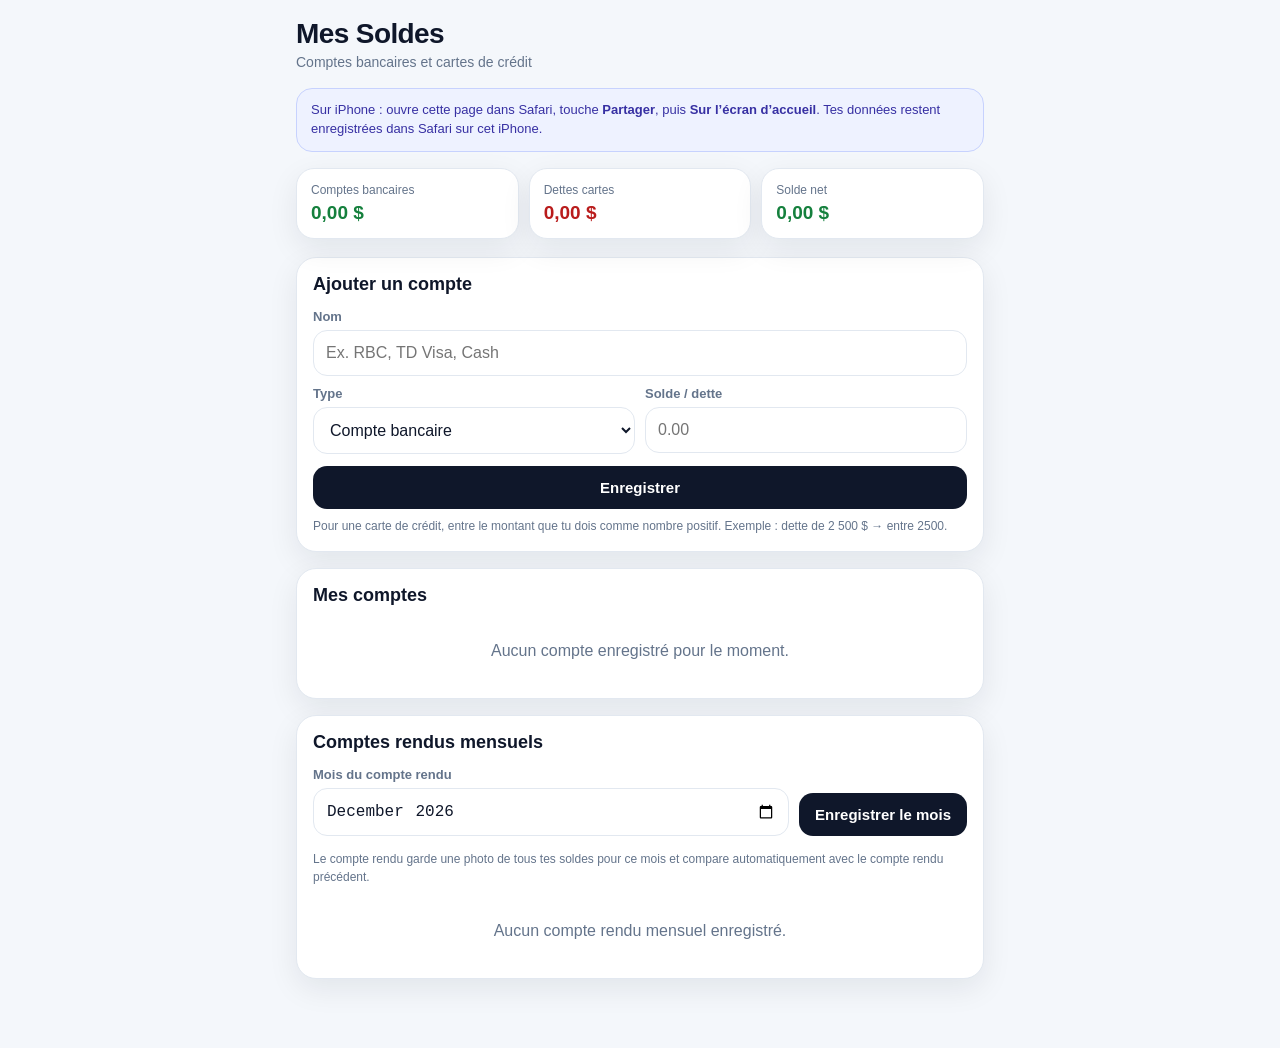
==== index.html @ 4e8ab943 "init" ====
<!DOCTYPE html>
<html lang="fr">
<head>
  <meta charset="UTF-8" />
  <meta name="viewport" content="width=device-width, initial-scale=1.0, viewport-fit=cover" />
  <meta name="theme-color" content="#0f172a" />
  <meta name="apple-mobile-web-app-capable" content="yes" />
  <meta name="apple-mobile-web-app-status-bar-style" content="black-translucent" />
  <meta name="apple-mobile-web-app-title" content="Mes Soldes" />
  <title>Mes Soldes</title>
  <link rel="manifest" href="manifest.json" />
  <link rel="apple-touch-icon" href="apple-touch-icon.png" />
  <style>
    :root {
      --bg: #f4f7fb;
      --card: #ffffff;
      --text: #0f172a;
      --muted: #64748b;
      --border: #e2e8f0;
      --primary: #0f172a;
      --positive: #15803d;
      --negative: #b91c1c;
      --shadow: 0 10px 30px rgba(15, 23, 42, .08);
    }

    * { box-sizing: border-box; }
    body {
      margin: 0;
      font-family: -apple-system, BlinkMacSystemFont, "Segoe UI", Roboto, sans-serif;
      background: var(--bg);
      color: var(--text);
      padding-bottom: calc(28px + env(safe-area-inset-bottom));
    }

    .app {
      max-width: 720px;
      margin: 0 auto;
      padding: calc(18px + env(safe-area-inset-top)) 16px 24px;
    }

    .topbar {
      display: flex;
      justify-content: space-between;
      align-items: center;
      gap: 12px;
      margin-bottom: 18px;
    }

    h1 {
      font-size: 28px;
      margin: 0;
      letter-spacing: -0.6px;
    }

    .subtitle {
      color: var(--muted);
      font-size: 14px;
      margin-top: 4px;
    }

    .summary {
      display: grid;
      grid-template-columns: repeat(3, 1fr);
      gap: 10px;
      margin-bottom: 18px;
    }

    .summary-card {
      background: var(--card);
      border: 1px solid var(--border);
      border-radius: 18px;
      padding: 14px;
      box-shadow: var(--shadow);
    }

    .summary-card .label {
      font-size: 12px;
      color: var(--muted);
      margin-bottom: 5px;
    }

    .summary-card .value {
      font-size: 19px;
      font-weight: 800;
    }

    .positive { color: var(--positive); }
    .negative { color: var(--negative); }

    .panel {
      background: var(--card);
      border: 1px solid var(--border);
      border-radius: 20px;
      padding: 16px;
      box-shadow: var(--shadow);
      margin-bottom: 16px;
    }

    .panel h2 {
      font-size: 18px;
      margin: 0 0 14px;
    }

    .grid {
      display: grid;
      grid-template-columns: 1fr 1fr;
      gap: 10px;
    }

    .field {
      display: flex;
      flex-direction: column;
      gap: 6px;
    }

    .field.full { grid-column: 1 / -1; }

    label {
      font-size: 13px;
      color: var(--muted);
      font-weight: 600;
    }

    input, select {
      width: 100%;
      border: 1px solid var(--border);
      border-radius: 14px;
      padding: 13px 12px;
      font-size: 16px;
      background: #fff;
      color: var(--text);
      outline: none;
    }

    input:focus, select:focus { border-color: #94a3b8; }

    .actions {
      display: flex;
      gap: 10px;
      margin-top: 12px;
    }

    button {
      border: 0;
      border-radius: 14px;
      padding: 13px 16px;
      font-size: 15px;
      font-weight: 750;
      cursor: pointer;
    }

    .btn-primary { background: var(--primary); color: #fff; flex: 1; }
    .btn-secondary { background: #e2e8f0; color: var(--text); }
    .btn-danger { background: #fee2e2; color: var(--negative); }

    .account-list { display: grid; gap: 10px; }

    .account {
      border: 1px solid var(--border);
      border-radius: 17px;
      padding: 14px;
      display: grid;
      grid-template-columns: 1fr auto;
      gap: 10px;
      align-items: center;
      background: #fff;
    }

    .account-main { min-width: 0; }
    .account-name { font-weight: 800; font-size: 16px; }
    .account-meta { color: var(--muted); font-size: 13px; margin-top: 3px; }
    .account-balance { font-weight: 900; font-size: 18px; text-align: right; white-space: nowrap; }
    .account-buttons { grid-column: 1 / -1; display: flex; gap: 8px; }
    .account-buttons button { flex: 1; padding: 10px 12px; font-size: 14px; }

    .empty {
      text-align: center;
      color: var(--muted);
      padding: 22px 8px;
    }

    .note {
      font-size: 12px;
      line-height: 1.5;
      color: var(--muted);
      margin-top: 8px;
    }

    .install-tip {
      background: #eef2ff;
      border: 1px solid #c7d2fe;
      border-radius: 16px;
      padding: 12px 14px;
      color: #3730a3;
      font-size: 13px;
      line-height: 1.45;
      margin-bottom: 16px;
    }

    .report-toolbar {
      display: grid;
      grid-template-columns: 1fr auto;
      gap: 10px;
      align-items: end;
      margin-bottom: 14px;
    }

    .report-list { display: grid; gap: 12px; }

    .report {
      border: 1px solid var(--border);
      border-radius: 17px;
      padding: 14px;
      background: #fff;
    }

    .report-head {
      display: flex;
      justify-content: space-between;
      align-items: flex-start;
      gap: 12px;
      margin-bottom: 12px;
    }

    .report-title { font-weight: 900; font-size: 17px; }
    .report-date { color: var(--muted); font-size: 12px; margin-top: 3px; }

    .report-summary {
      display: grid;
      grid-template-columns: repeat(3, 1fr);
      gap: 8px;
      margin-bottom: 12px;
    }

    .mini {
      background: #f8fafc;
      border: 1px solid var(--border);
      border-radius: 13px;
      padding: 10px;
    }
    .mini .k { color: var(--muted); font-size: 11px; margin-bottom: 3px; }
    .mini .v { font-weight: 850; font-size: 14px; }

    .diff-box {
      border-radius: 14px;
      padding: 10px 12px;
      margin-bottom: 10px;
      background: #f8fafc;
      border: 1px solid var(--border);
      font-size: 13px;
    }

    .report-accounts { display: grid; gap: 7px; }
    .report-row {
      display: grid;
      grid-template-columns: 1fr auto auto;
      gap: 8px;
      align-items: center;
      font-size: 13px;
      padding: 8px 0;
      border-top: 1px solid #f1f5f9;
    }
    .report-row:first-child { border-top: 0; }
    .report-row .amt { font-weight: 800; white-space: nowrap; }
    .delta { font-weight: 800; white-space: nowrap; font-size: 12px; }
    .delta.good { color: var(--positive); }
    .delta.bad { color: var(--negative); }
    .delta.neutral { color: var(--muted); }

    @media (max-width: 520px) {
      .summary { grid-template-columns: 1fr; }
      .grid { grid-template-columns: 1fr; }
      .field.full { grid-column: auto; }
      .report-toolbar { grid-template-columns: 1fr; }
      .report-summary { grid-template-columns: 1fr; }
      .report-row { grid-template-columns: 1fr auto; }
      .report-row .delta { grid-column: 1 / -1; text-align: right; }
    }
  </style>
</head>
<body>
  <main class="app">
    <div class="topbar">
      <div>
        <h1>Mes Soldes</h1>
        <div class="subtitle">Comptes bancaires et cartes de crédit</div>
      </div>
    </div>

    <div class="install-tip">
      Sur iPhone : ouvre cette page dans Safari, touche <strong>Partager</strong>, puis <strong>Sur l’écran d’accueil</strong>. Tes données restent enregistrées dans Safari sur cet iPhone.
    </div>

    <section class="summary">
      <div class="summary-card">
        <div class="label">Comptes bancaires</div>
        <div class="value positive" id="bankTotal">0,00 $</div>
      </div>
      <div class="summary-card">
        <div class="label">Dettes cartes</div>
        <div class="value negative" id="creditTotal">0,00 $</div>
      </div>
      <div class="summary-card">
        <div class="label">Solde net</div>
        <div class="value" id="netTotal">0,00 $</div>
      </div>
    </section>

    <section class="panel">
      <h2 id="formTitle">Ajouter un compte</h2>
      <form id="accountForm">
        <div class="grid">
          <div class="field full">
            <label for="name">Nom</label>
            <input id="name" type="text" placeholder="Ex. RBC, TD Visa, Cash" required />
          </div>
          <div class="field">
            <label for="type">Type</label>
            <select id="type">
              <option value="bank">Compte bancaire</option>
              <option value="credit">Carte de crédit</option>
              <option value="cash">Espèces</option>
            </select>
          </div>
          <div class="field">
            <label for="balance">Solde / dette</label>
            <input id="balance" type="number" step="0.01" inputmode="decimal" placeholder="0.00" required />
          </div>
          <div class="field" id="limitField" style="display:none;">
            <label for="limit">Limite de crédit</label>
            <input id="limit" type="number" step="0.01" inputmode="decimal" placeholder="0.00" />
          </div>
        </div>
        <div class="actions">
          <button type="submit" class="btn-primary" id="saveBtn">Enregistrer</button>
          <button type="button" class="btn-secondary" id="cancelBtn" style="display:none;">Annuler</button>
        </div>
      </form>
      <div class="note">Pour une carte de crédit, entre le montant que tu dois comme nombre positif. Exemple : dette de 2 500 $ → entre 2500.</div>
    </section>

    <section class="panel">
      <h2>Mes comptes</h2>
      <div class="account-list" id="accountList"></div>
    </section>

    <section class="panel">
      <h2>Comptes rendus mensuels</h2>
      <div class="report-toolbar">
        <div class="field">
          <label for="reportMonth">Mois du compte rendu</label>
          <input id="reportMonth" type="month" />
        </div>
        <button type="button" class="btn-primary" id="saveReportBtn">Enregistrer le mois</button>
      </div>
      <div class="note">Le compte rendu garde une photo de tous tes soldes pour ce mois et compare automatiquement avec le compte rendu précédent.</div>
      <div class="report-list" id="reportList" style="margin-top:14px;"></div>
    </section>
  </main>

  <script>
    const STORAGE_KEY = 'mes-soldes-v1';
    const REPORTS_KEY = 'mes-soldes-reports-v1';
    let accounts = JSON.parse(localStorage.getItem(STORAGE_KEY) || '[]');
    let reports = JSON.parse(localStorage.getItem(REPORTS_KEY) || '[]');
    let editingId = null;

    const form = document.getElementById('accountForm');
    const nameInput = document.getElementById('name');
    const typeInput = document.getElementById('type');
    const balanceInput = document.getElementById('balance');
    const limitInput = document.getElementById('limit');
    const limitField = document.getElementById('limitField');
    const accountList = document.getElementById('accountList');
    const cancelBtn = document.getElementById('cancelBtn');
    const formTitle = document.getElementById('formTitle');
    const saveBtn = document.getElementById('saveBtn');
    const reportMonth = document.getElementById('reportMonth');
    const saveReportBtn = document.getElementById('saveReportBtn');
    const reportList = document.getElementById('reportList');

    function money(value) {
      return new Intl.NumberFormat('fr-CA', { style: 'currency', currency: 'CAD' }).format(Number(value || 0));
    }

    function monthLabel(key) {
      const [y, m] = key.split('-').map(Number);
      return new Intl.DateTimeFormat('fr-CA', { month: 'long', year: 'numeric' }).format(new Date(y, m - 1, 1));
    }

    function currentMonthKey() {
      const d = new Date();
      return `${d.getFullYear()}-${String(d.getMonth() + 1).padStart(2, '0')}`;
    }

    function totals(list) {
      const bank = list.filter(a => a.type === 'bank' || a.type === 'cash').reduce((s, a) => s + Number(a.balance || 0), 0);
      const credit = list.filter(a => a.type === 'credit').reduce((s, a) => s + Number(a.balance || 0), 0);
      return { bank, credit, net: bank - credit };
    }

    function saveAccounts() {
      localStorage.setItem(STORAGE_KEY, JSON.stringify(accounts));
      render();
    }

    function saveReports() {
      localStorage.setItem(REPORTS_KEY, JSON.stringify(reports));
      renderReports();
    }

    function render() {
      const t = totals(accounts);
      document.getElementById('bankTotal').textContent = money(t.bank);
      document.getElementById('creditTotal').textContent = money(t.credit);
      const netEl = document.getElementById('netTotal');
      netEl.textContent = money(t.net);
      netEl.className = 'value ' + (t.net >= 0 ? 'positive' : 'negative');

      if (!accounts.length) {
        accountList.innerHTML = '<div class="empty">Aucun compte enregistré pour le moment.</div>';
      } else {
        accountList.innerHTML = accounts.map(a => {
          const typeLabel = a.type === 'bank' ? 'Compte bancaire' : a.type === 'credit' ? 'Carte de crédit' : 'Espèces';
          let extra = '';
          if (a.type === 'credit' && Number(a.limit) > 0) {
            const available = Math.max(0, Number(a.limit) - Number(a.balance));
            extra = ` · Disponible : ${money(available)}`;
          }
          return `
            <div class="account">
              <div class="account-main">
                <div class="account-name">${escapeHtml(a.name)}</div>
                <div class="account-meta">${typeLabel}${extra}</div>
              </div>
              <div class="account-balance ${a.type === 'credit' ? 'negative' : 'positive'}">${money(a.balance)}</div>
              <div class="account-buttons">
                <button class="btn-secondary" onclick="editAccount('${a.id}')">Modifier</button>
                <button class="btn-danger" onclick="deleteAccount('${a.id}')">Supprimer</button>
              </div>
            </div>
          `;
        }).join('');
      }
      renderReports();
    }

    function escapeHtml(str) {
      return String(str).replace(/[&<>'"]/g, c => ({ '&':'&amp;', '<':'&lt;', '>':'&gt;', "'":'&#39;', '"':'&quot;' })[c]);
    }

    function resetForm() {
      editingId = null;
      form.reset();
      typeInput.value = 'bank';
      limitField.style.display = 'none';
      cancelBtn.style.display = 'none';
      formTitle.textContent = 'Ajouter un compte';
      saveBtn.textContent = 'Enregistrer';
    }

    function findPreviousReport(indexInSorted) {
      const sorted = [...reports].sort((a, b) => b.month.localeCompare(a.month));
      return sorted[indexInSorted + 1] || null;
    }

    function deltaClass(type, delta) {
      if (Math.abs(delta) < 0.005) return 'neutral';
      if (type === 'credit') return delta < 0 ? 'good' : 'bad';
      return delta > 0 ? 'good' : 'bad';
    }

    function deltaText(delta) {
      if (Math.abs(delta) < 0.005) return 'Aucun changement';
      return `${delta > 0 ? '+' : ''}${money(delta)}`;
    }

    function renderReports() {
      const sorted = [...reports].sort((a, b) => b.month.localeCompare(a.month));
      if (!sorted.length) {
        reportList.innerHTML = '<div class="empty">Aucun compte rendu mensuel enregistré.</div>';
        return;
      }

      reportList.innerHTML = sorted.map((r, idx) => {
        const prev = sorted[idx + 1] || null;
        const netDelta = prev ? Number(r.totals.net) - Number(prev.totals.net) : null;
        const prevById = new Map((prev?.accounts || []).map(a => [a.id, a]));
        const rows = r.accounts.map(a => {
          const old = prevById.get(a.id);
          const delta = old ? Number(a.balance) - Number(old.balance) : null;
          return `
            <div class="report-row">
              <div>${escapeHtml(a.name)} <span class="account-meta">${a.type === 'credit' ? 'Carte' : a.type === 'cash' ? 'Espèces' : 'Compte'}</span></div>
              <div class="amt">${money(a.balance)}</div>
              <div class="delta ${delta === null ? 'neutral' : deltaClass(a.type, delta)}">${delta === null ? 'Nouveau / pas de comparaison' : deltaText(delta)}</div>
            </div>`;
        }).join('');

        return `
          <div class="report">
            <div class="report-head">
              <div>
                <div class="report-title">${monthLabel(r.month)}</div>
                <div class="report-date">Enregistré le ${new Date(r.savedAt).toLocaleDateString('fr-CA')}</div>
              </div>
              <button class="btn-danger" onclick="deleteReport('${r.month}')">Supprimer</button>
            </div>
            <div class="report-summary">
              <div class="mini"><div class="k">Comptes + espèces</div><div class="v positive">${money(r.totals.bank)}</div></div>
              <div class="mini"><div class="k">Dettes cartes</div><div class="v negative">${money(r.totals.credit)}</div></div>
              <div class="mini"><div class="k">Solde net</div><div class="v ${r.totals.net >= 0 ? 'positive' : 'negative'}">${money(r.totals.net)}</div></div>
            </div>
            <div class="diff-box">
              ${prev ? `Différence du solde net par rapport à ${monthLabel(prev.month)} : <strong class="${netDelta >= 0 ? 'positive' : 'negative'}">${netDelta > 0 ? '+' : ''}${money(netDelta)}</strong>` : 'Premier compte rendu : aucune comparaison précédente.'}
            </div>
            <div class="report-accounts">${rows}</div>
          </div>
        `;
      }).join('');
    }

    typeInput.addEventListener('change', () => {
      limitField.style.display = typeInput.value === 'credit' ? 'flex' : 'none';
    });

    form.addEventListener('submit', (e) => {
      e.preventDefault();
      const item = {
        id: editingId || String(Date.now()),
        name: nameInput.value.trim(),
        type: typeInput.value,
        balance: Number(balanceInput.value || 0),
        limit: typeInput.value === 'credit' ? Number(limitInput.value || 0) : 0
      };
      accounts = editingId ? accounts.map(a => a.id === editingId ? item : a) : [item, ...accounts];
      saveAccounts();
      resetForm();
    });

    window.editAccount = function(id) {
      const a = accounts.find(x => x.id === id);
      if (!a) return;
      editingId = id;
      nameInput.value = a.name;
      typeInput.value = a.type;
      balanceInput.value = a.balance;
      limitInput.value = a.limit || '';
      limitField.style.display = a.type === 'credit' ? 'flex' : 'none';
      cancelBtn.style.display = 'block';
      formTitle.textContent = 'Modifier le compte';
      saveBtn.textContent = 'Mettre à jour';
      window.scrollTo({ top: 0, behavior: 'smooth' });
    };

    window.deleteAccount = function(id) {
      if (!confirm('Supprimer ce compte ?')) return;
      accounts = accounts.filter(a => a.id !== id);
      saveAccounts();
      if (editingId === id) resetForm();
    };

    saveReportBtn.addEventListener('click', () => {
      if (!accounts.length) {
        alert('Ajoute au moins un compte avant de créer un compte rendu.');
        return;
      }
      const month = reportMonth.value || currentMonthKey();
      const snapshot = accounts.map(a => ({ ...a }));
      const report = { month, savedAt: new Date().toISOString(), accounts: snapshot, totals: totals(snapshot) };
      const existing = reports.find(r => r.month === month);
      if (existing && !confirm(`Un compte rendu existe déjà pour ${monthLabel(month)}. Le remplacer ?`)) return;
      reports = [report, ...reports.filter(r => r.month !== month)];
      saveReports();
    });

    window.deleteReport = function(month) {
      if (!confirm(`Supprimer le compte rendu de ${monthLabel(month)} ?`)) return;
      reports = reports.filter(r => r.month !== month);
      saveReports();
    };

    cancelBtn.addEventListener('click', resetForm);
    reportMonth.value = currentMonthKey();

    if ('serviceWorker' in navigator) {
      window.addEventListener('load', () => navigator.serviceWorker.register('./service-worker.js').catch(() => {}));
    }

    render();
  </script>
</body>
</html>
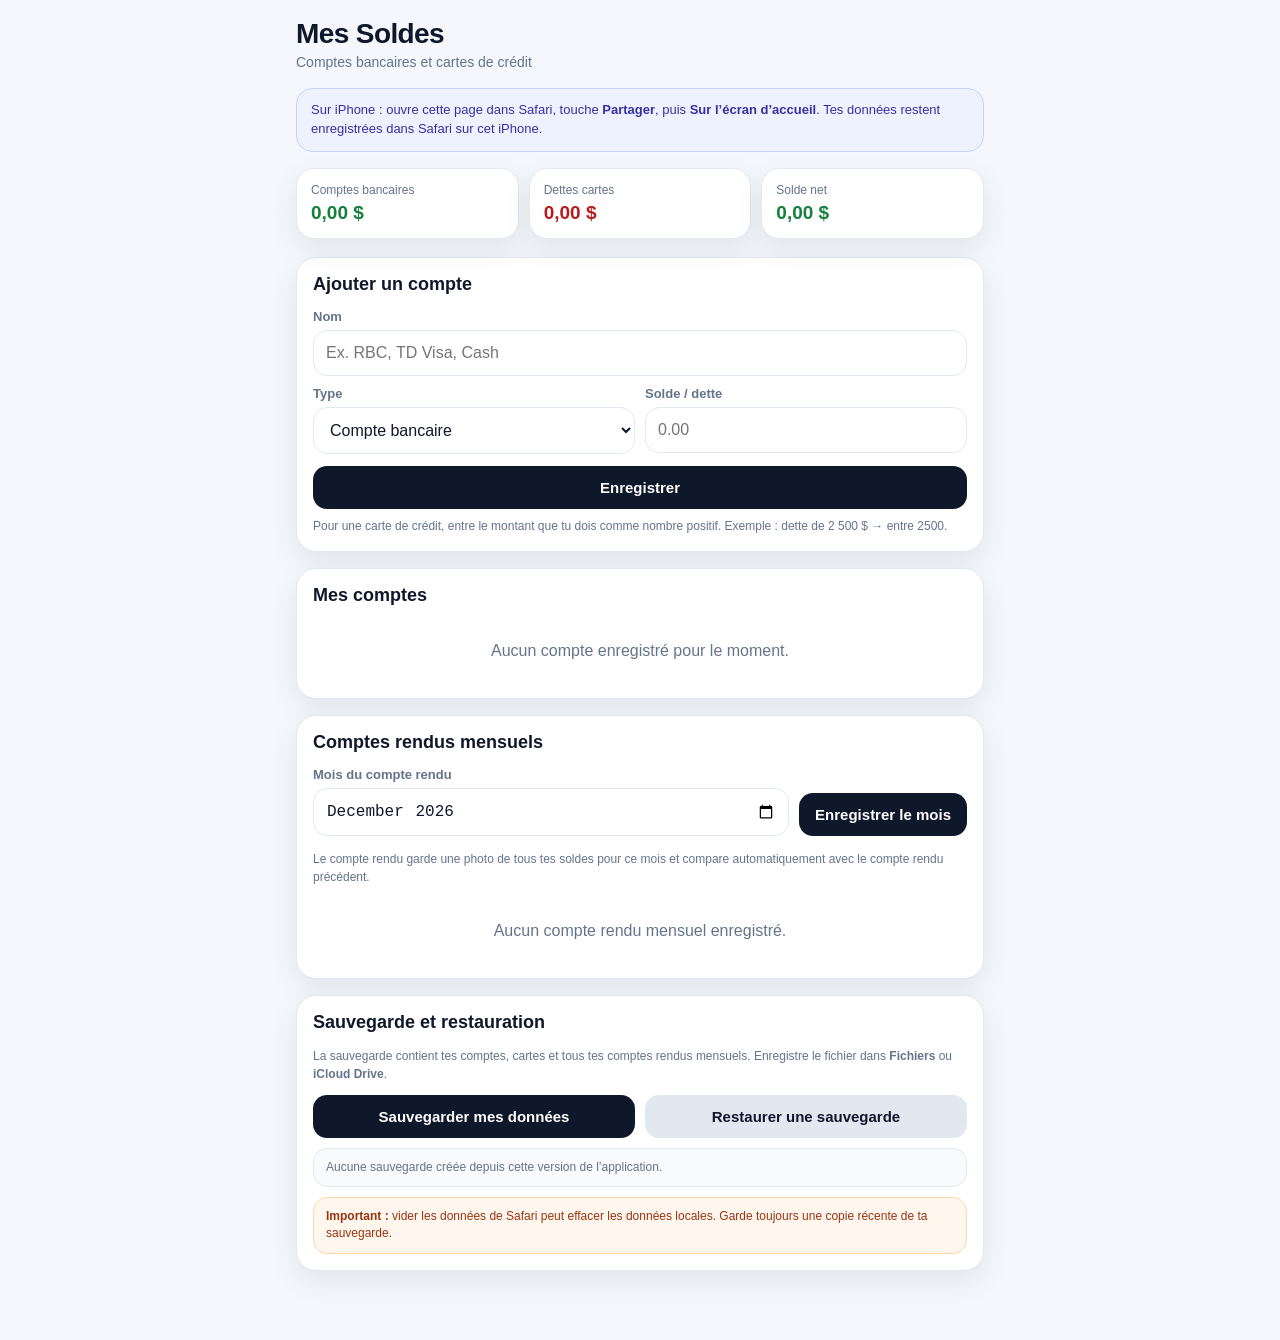
==== commit 5cece63c: "Add backup and restore controls" ====
--- a/index.html
+++ b/index.html
@@ -589,5 +589,6 @@
 
     render();
   </script>
+  <script src="./backup.js"></script>
 </body>
 </html>
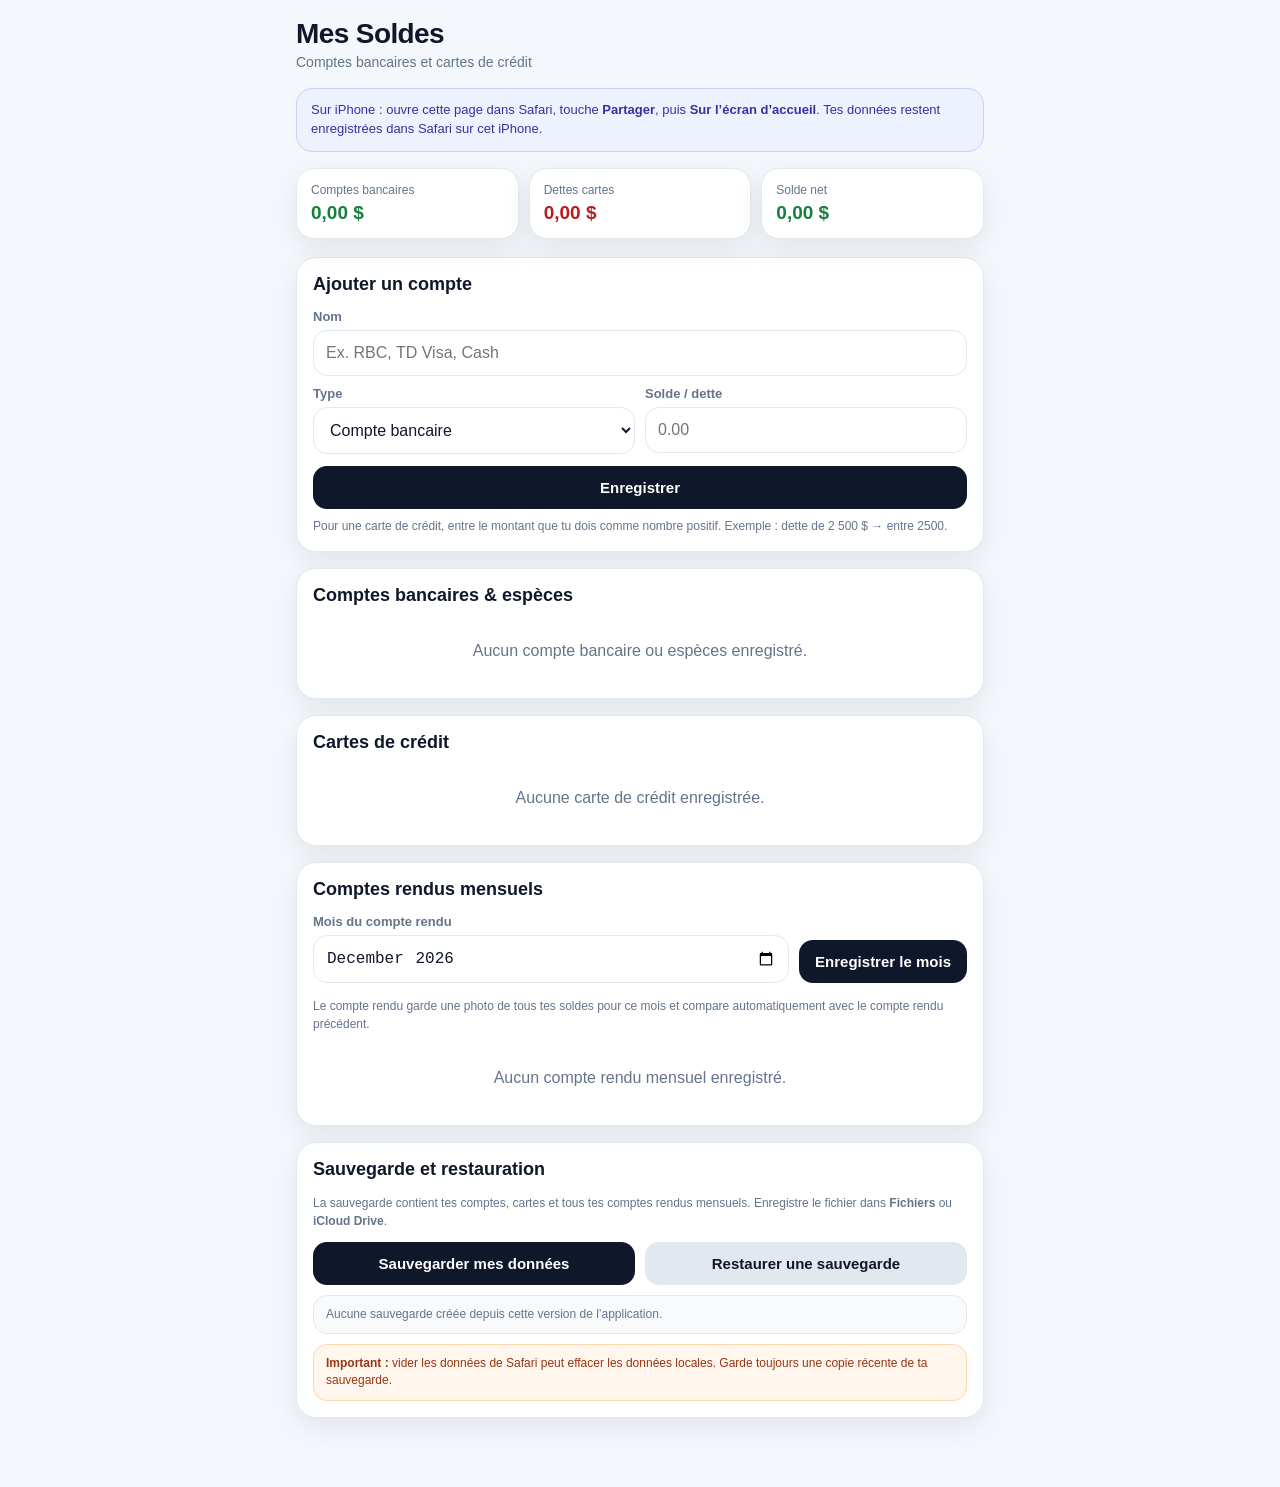
==== commit 779a75cf: "Separate bank accounts and credit cards" ====
--- a/index.html
+++ b/index.html
@@ -340,8 +340,13 @@
     </section>
 
     <section class="panel">
-      <h2>Mes comptes</h2>
-      <div class="account-list" id="accountList"></div>
+      <h2>Comptes bancaires & espèces</h2>
+      <div class="account-list" id="bankAccountList"></div>
+    </section>
+
+    <section class="panel">
+      <h2>Cartes de crédit</h2>
+      <div class="account-list" id="creditAccountList"></div>
     </section>
 
     <section class="panel">
@@ -371,7 +376,8 @@
     const balanceInput = document.getElementById('balance');
     const limitInput = document.getElementById('limit');
     const limitField = document.getElementById('limitField');
-    const accountList = document.getElementById('accountList');
+    const bankAccountList = document.getElementById('bankAccountList');
+    const creditAccountList = document.getElementById('creditAccountList');
     const cancelBtn = document.getElementById('cancelBtn');
     const formTitle = document.getElementById('formTitle');
     const saveBtn = document.getElementById('saveBtn');
@@ -407,6 +413,28 @@
     function saveReports() {
       localStorage.setItem(REPORTS_KEY, JSON.stringify(reports));
       renderReports();
+    }
+
+    function accountCard(a) {
+      const typeLabel = a.type === 'bank' ? 'Compte bancaire' : a.type === 'credit' ? 'Carte de crédit' : 'Espèces';
+      let extra = '';
+      if (a.type === 'credit' && Number(a.limit) > 0) {
+        const available = Math.max(0, Number(a.limit) - Number(a.balance));
+        extra = ` · Limite : ${money(a.limit)} · Disponible : ${money(available)}`;
+      }
+      return `
+        <div class="account">
+          <div class="account-main">
+            <div class="account-name">${escapeHtml(a.name)}</div>
+            <div class="account-meta">${typeLabel}${extra}</div>
+          </div>
+          <div class="account-balance ${a.type === 'credit' ? 'negative' : 'positive'}">${money(a.balance)}</div>
+          <div class="account-buttons">
+            <button class="btn-secondary" onclick="editAccount('${a.id}')">Modifier</button>
+            <button class="btn-danger" onclick="deleteAccount('${a.id}')">Supprimer</button>
+          </div>
+        </div>
+      `;
     }
 
     function render() {
@@ -417,31 +445,17 @@
       netEl.textContent = money(t.net);
       netEl.className = 'value ' + (t.net >= 0 ? 'positive' : 'negative');
 
-      if (!accounts.length) {
-        accountList.innerHTML = '<div class="empty">Aucun compte enregistré pour le moment.</div>';
-      } else {
-        accountList.innerHTML = accounts.map(a => {
-          const typeLabel = a.type === 'bank' ? 'Compte bancaire' : a.type === 'credit' ? 'Carte de crédit' : 'Espèces';
-          let extra = '';
-          if (a.type === 'credit' && Number(a.limit) > 0) {
-            const available = Math.max(0, Number(a.limit) - Number(a.balance));
-            extra = ` · Disponible : ${money(available)}`;
-          }
-          return `
-            <div class="account">
-              <div class="account-main">
-                <div class="account-name">${escapeHtml(a.name)}</div>
-                <div class="account-meta">${typeLabel}${extra}</div>
-              </div>
-              <div class="account-balance ${a.type === 'credit' ? 'negative' : 'positive'}">${money(a.balance)}</div>
-              <div class="account-buttons">
-                <button class="btn-secondary" onclick="editAccount('${a.id}')">Modifier</button>
-                <button class="btn-danger" onclick="deleteAccount('${a.id}')">Supprimer</button>
-              </div>
-            </div>
-          `;
-        }).join('');
-      }
+      const bankAccounts = accounts.filter(a => a.type === 'bank' || a.type === 'cash');
+      const creditAccounts = accounts.filter(a => a.type === 'credit');
+
+      bankAccountList.innerHTML = bankAccounts.length
+        ? bankAccounts.map(accountCard).join('')
+        : '<div class="empty">Aucun compte bancaire ou espèces enregistré.</div>';
+
+      creditAccountList.innerHTML = creditAccounts.length
+        ? creditAccounts.map(accountCard).join('')
+        : '<div class="empty">Aucune carte de crédit enregistrée.</div>';
+
       renderReports();
     }
 
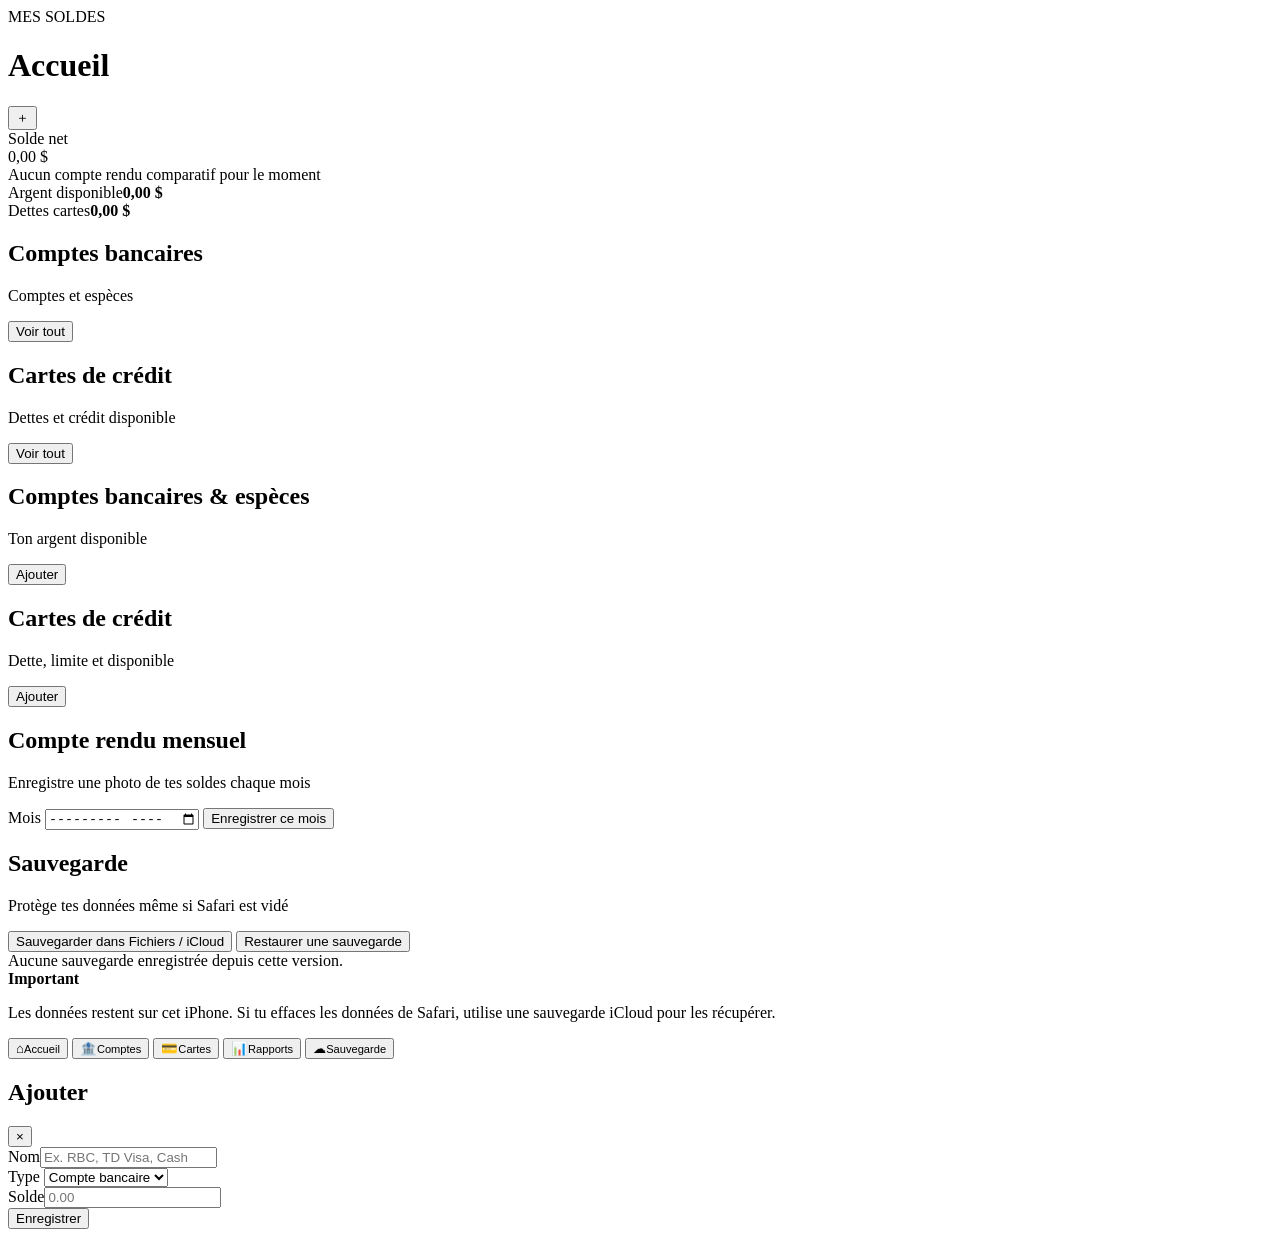
==== commit ad547cd4: "Rebuild Mes Soldes interface" ====
--- a/index.html
+++ b/index.html
@@ -1,608 +1,143 @@
-<!DOCTYPE html>
+<!doctype html>
 <html lang="fr">
 <head>
-  <meta charset="UTF-8" />
-  <meta name="viewport" content="width=device-width, initial-scale=1.0, viewport-fit=cover" />
-  <meta name="theme-color" content="#0f172a" />
-  <meta name="apple-mobile-web-app-capable" content="yes" />
-  <meta name="apple-mobile-web-app-status-bar-style" content="black-translucent" />
-  <meta name="apple-mobile-web-app-title" content="Mes Soldes" />
+  <meta charset="utf-8">
+  <meta name="viewport" content="width=device-width,initial-scale=1,viewport-fit=cover">
+  <meta name="theme-color" content="#0b1220">
+  <meta name="apple-mobile-web-app-capable" content="yes">
+  <meta name="apple-mobile-web-app-status-bar-style" content="black-translucent">
+  <meta name="apple-mobile-web-app-title" content="Mes Soldes">
   <title>Mes Soldes</title>
-  <link rel="manifest" href="manifest.json" />
-  <link rel="apple-touch-icon" href="apple-touch-icon.png" />
-  <style>
-    :root {
-      --bg: #f4f7fb;
-      --card: #ffffff;
-      --text: #0f172a;
-      --muted: #64748b;
-      --border: #e2e8f0;
-      --primary: #0f172a;
-      --positive: #15803d;
-      --negative: #b91c1c;
-      --shadow: 0 10px 30px rgba(15, 23, 42, .08);
-    }
-
-    * { box-sizing: border-box; }
-    body {
-      margin: 0;
-      font-family: -apple-system, BlinkMacSystemFont, "Segoe UI", Roboto, sans-serif;
-      background: var(--bg);
-      color: var(--text);
-      padding-bottom: calc(28px + env(safe-area-inset-bottom));
-    }
-
-    .app {
-      max-width: 720px;
-      margin: 0 auto;
-      padding: calc(18px + env(safe-area-inset-top)) 16px 24px;
-    }
-
-    .topbar {
-      display: flex;
-      justify-content: space-between;
-      align-items: center;
-      gap: 12px;
-      margin-bottom: 18px;
-    }
-
-    h1 {
-      font-size: 28px;
-      margin: 0;
-      letter-spacing: -0.6px;
-    }
-
-    .subtitle {
-      color: var(--muted);
-      font-size: 14px;
-      margin-top: 4px;
-    }
-
-    .summary {
-      display: grid;
-      grid-template-columns: repeat(3, 1fr);
-      gap: 10px;
-      margin-bottom: 18px;
-    }
-
-    .summary-card {
-      background: var(--card);
-      border: 1px solid var(--border);
-      border-radius: 18px;
-      padding: 14px;
-      box-shadow: var(--shadow);
-    }
-
-    .summary-card .label {
-      font-size: 12px;
-      color: var(--muted);
-      margin-bottom: 5px;
-    }
-
-    .summary-card .value {
-      font-size: 19px;
-      font-weight: 800;
-    }
-
-    .positive { color: var(--positive); }
-    .negative { color: var(--negative); }
-
-    .panel {
-      background: var(--card);
-      border: 1px solid var(--border);
-      border-radius: 20px;
-      padding: 16px;
-      box-shadow: var(--shadow);
-      margin-bottom: 16px;
-    }
-
-    .panel h2 {
-      font-size: 18px;
-      margin: 0 0 14px;
-    }
-
-    .grid {
-      display: grid;
-      grid-template-columns: 1fr 1fr;
-      gap: 10px;
-    }
-
-    .field {
-      display: flex;
-      flex-direction: column;
-      gap: 6px;
-    }
-
-    .field.full { grid-column: 1 / -1; }
-
-    label {
-      font-size: 13px;
-      color: var(--muted);
-      font-weight: 600;
-    }
-
-    input, select {
-      width: 100%;
-      border: 1px solid var(--border);
-      border-radius: 14px;
-      padding: 13px 12px;
-      font-size: 16px;
-      background: #fff;
-      color: var(--text);
-      outline: none;
-    }
-
-    input:focus, select:focus { border-color: #94a3b8; }
-
-    .actions {
-      display: flex;
-      gap: 10px;
-      margin-top: 12px;
-    }
-
-    button {
-      border: 0;
-      border-radius: 14px;
-      padding: 13px 16px;
-      font-size: 15px;
-      font-weight: 750;
-      cursor: pointer;
-    }
-
-    .btn-primary { background: var(--primary); color: #fff; flex: 1; }
-    .btn-secondary { background: #e2e8f0; color: var(--text); }
-    .btn-danger { background: #fee2e2; color: var(--negative); }
-
-    .account-list { display: grid; gap: 10px; }
-
-    .account {
-      border: 1px solid var(--border);
-      border-radius: 17px;
-      padding: 14px;
-      display: grid;
-      grid-template-columns: 1fr auto;
-      gap: 10px;
-      align-items: center;
-      background: #fff;
-    }
-
-    .account-main { min-width: 0; }
-    .account-name { font-weight: 800; font-size: 16px; }
-    .account-meta { color: var(--muted); font-size: 13px; margin-top: 3px; }
-    .account-balance { font-weight: 900; font-size: 18px; text-align: right; white-space: nowrap; }
-    .account-buttons { grid-column: 1 / -1; display: flex; gap: 8px; }
-    .account-buttons button { flex: 1; padding: 10px 12px; font-size: 14px; }
-
-    .empty {
-      text-align: center;
-      color: var(--muted);
-      padding: 22px 8px;
-    }
-
-    .note {
-      font-size: 12px;
-      line-height: 1.5;
-      color: var(--muted);
-      margin-top: 8px;
-    }
-
-    .install-tip {
-      background: #eef2ff;
-      border: 1px solid #c7d2fe;
-      border-radius: 16px;
-      padding: 12px 14px;
-      color: #3730a3;
-      font-size: 13px;
-      line-height: 1.45;
-      margin-bottom: 16px;
-    }
-
-    .report-toolbar {
-      display: grid;
-      grid-template-columns: 1fr auto;
-      gap: 10px;
-      align-items: end;
-      margin-bottom: 14px;
-    }
-
-    .report-list { display: grid; gap: 12px; }
-
-    .report {
-      border: 1px solid var(--border);
-      border-radius: 17px;
-      padding: 14px;
-      background: #fff;
-    }
-
-    .report-head {
-      display: flex;
-      justify-content: space-between;
-      align-items: flex-start;
-      gap: 12px;
-      margin-bottom: 12px;
-    }
-
-    .report-title { font-weight: 900; font-size: 17px; }
-    .report-date { color: var(--muted); font-size: 12px; margin-top: 3px; }
-
-    .report-summary {
-      display: grid;
-      grid-template-columns: repeat(3, 1fr);
-      gap: 8px;
-      margin-bottom: 12px;
-    }
-
-    .mini {
-      background: #f8fafc;
-      border: 1px solid var(--border);
-      border-radius: 13px;
-      padding: 10px;
-    }
-    .mini .k { color: var(--muted); font-size: 11px; margin-bottom: 3px; }
-    .mini .v { font-weight: 850; font-size: 14px; }
-
-    .diff-box {
-      border-radius: 14px;
-      padding: 10px 12px;
-      margin-bottom: 10px;
-      background: #f8fafc;
-      border: 1px solid var(--border);
-      font-size: 13px;
-    }
-
-    .report-accounts { display: grid; gap: 7px; }
-    .report-row {
-      display: grid;
-      grid-template-columns: 1fr auto auto;
-      gap: 8px;
-      align-items: center;
-      font-size: 13px;
-      padding: 8px 0;
-      border-top: 1px solid #f1f5f9;
-    }
-    .report-row:first-child { border-top: 0; }
-    .report-row .amt { font-weight: 800; white-space: nowrap; }
-    .delta { font-weight: 800; white-space: nowrap; font-size: 12px; }
-    .delta.good { color: var(--positive); }
-    .delta.bad { color: var(--negative); }
-    .delta.neutral { color: var(--muted); }
-
-    @media (max-width: 520px) {
-      .summary { grid-template-columns: 1fr; }
-      .grid { grid-template-columns: 1fr; }
-      .field.full { grid-column: auto; }
-      .report-toolbar { grid-template-columns: 1fr; }
-      .report-summary { grid-template-columns: 1fr; }
-      .report-row { grid-template-columns: 1fr auto; }
-      .report-row .delta { grid-column: 1 / -1; text-align: right; }
-    }
-  </style>
+  <link rel="manifest" href="./manifest.json">
+  <link rel="apple-touch-icon" href="./apple-touch-icon.png">
+  <link rel="stylesheet" href="./styles.css">
 </head>
 <body>
-  <main class="app">
-    <div class="topbar">
+  <div class="app-shell">
+    <header class="app-header">
       <div>
-        <h1>Mes Soldes</h1>
-        <div class="subtitle">Comptes bancaires et cartes de crédit</div>
+        <div class="eyebrow">MES SOLDES</div>
+        <h1 id="pageTitle">Accueil</h1>
       </div>
-    </div>
+      <button class="icon-btn" id="quickAddBtn" aria-label="Ajouter">＋</button>
+    </header>
 
-    <div class="install-tip">
-      Sur iPhone : ouvre cette page dans Safari, touche <strong>Partager</strong>, puis <strong>Sur l’écran d’accueil</strong>. Tes données restent enregistrées dans Safari sur cet iPhone.
-    </div>
+    <main class="content">
+      <section class="view active" data-view="home">
+        <div class="hero-card">
+          <div class="hero-label">Solde net</div>
+          <div class="hero-value" id="homeNet">0,00 $</div>
+          <div class="hero-sub" id="homeDelta">Aucun compte rendu comparatif pour le moment</div>
+        </div>
+        <div class="stats-grid">
+          <article class="stat-card"><span>Argent disponible</span><strong id="homeBank">0,00 $</strong></article>
+          <article class="stat-card danger"><span>Dettes cartes</span><strong id="homeCredit">0,00 $</strong></article>
+        </div>
+        <section class="section-card">
+          <div class="section-head">
+            <div><h2>Comptes bancaires</h2><p>Comptes et espèces</p></div>
+            <button class="text-btn" data-go="accounts">Voir tout</button>
+          </div>
+          <div id="homeAccounts" class="compact-list"></div>
+        </section>
+        <section class="section-card">
+          <div class="section-head">
+            <div><h2>Cartes de crédit</h2><p>Dettes et crédit disponible</p></div>
+            <button class="text-btn" data-go="cards">Voir tout</button>
+          </div>
+          <div id="homeCards" class="compact-list"></div>
+        </section>
+      </section>
 
-    <section class="summary">
-      <div class="summary-card">
-        <div class="label">Comptes bancaires</div>
-        <div class="value positive" id="bankTotal">0,00 $</div>
-      </div>
-      <div class="summary-card">
-        <div class="label">Dettes cartes</div>
-        <div class="value negative" id="creditTotal">0,00 $</div>
-      </div>
-      <div class="summary-card">
-        <div class="label">Solde net</div>
-        <div class="value" id="netTotal">0,00 $</div>
-      </div>
-    </section>
+      <section class="view" data-view="accounts">
+        <div class="section-card">
+          <div class="section-head">
+            <div><h2>Comptes bancaires & espèces</h2><p>Ton argent disponible</p></div>
+            <button class="primary-small" id="addBankBtn">Ajouter</button>
+          </div>
+          <div id="bankList" class="item-list"></div>
+        </div>
+      </section>
 
-    <section class="panel">
-      <h2 id="formTitle">Ajouter un compte</h2>
-      <form id="accountForm">
-        <div class="grid">
-          <div class="field full">
-            <label for="name">Nom</label>
-            <input id="name" type="text" placeholder="Ex. RBC, TD Visa, Cash" required />
+      <section class="view" data-view="cards">
+        <div class="section-card">
+          <div class="section-head">
+            <div><h2>Cartes de crédit</h2><p>Dette, limite et disponible</p></div>
+            <button class="primary-small" id="addCardBtn">Ajouter</button>
           </div>
-          <div class="field">
-            <label for="type">Type</label>
-            <select id="type">
-              <option value="bank">Compte bancaire</option>
-              <option value="credit">Carte de crédit</option>
-              <option value="cash">Espèces</option>
-            </select>
+          <div id="cardList" class="item-list"></div>
+        </div>
+      </section>
+
+      <section class="view" data-view="reports">
+        <div class="section-card">
+          <div class="section-head">
+            <div><h2>Compte rendu mensuel</h2><p>Enregistre une photo de tes soldes chaque mois</p></div>
           </div>
-          <div class="field">
-            <label for="balance">Solde / dette</label>
-            <input id="balance" type="number" step="0.01" inputmode="decimal" placeholder="0.00" required />
-          </div>
-          <div class="field" id="limitField" style="display:none;">
-            <label for="limit">Limite de crédit</label>
-            <input id="limit" type="number" step="0.01" inputmode="decimal" placeholder="0.00" />
+          <div class="report-create">
+            <label for="reportMonth">Mois</label>
+            <input id="reportMonth" type="month">
+            <button class="primary-btn" id="saveReportBtn">Enregistrer ce mois</button>
           </div>
         </div>
-        <div class="actions">
-          <button type="submit" class="btn-primary" id="saveBtn">Enregistrer</button>
-          <button type="button" class="btn-secondary" id="cancelBtn" style="display:none;">Annuler</button>
-        </div>
-      </form>
-      <div class="note">Pour une carte de crédit, entre le montant que tu dois comme nombre positif. Exemple : dette de 2 500 $ → entre 2500.</div>
-    </section>
+        <div id="reportList" class="report-stack"></div>
+      </section>
 
-    <section class="panel">
-      <h2>Comptes bancaires & espèces</h2>
-      <div class="account-list" id="bankAccountList"></div>
-    </section>
-
-    <section class="panel">
-      <h2>Cartes de crédit</h2>
-      <div class="account-list" id="creditAccountList"></div>
-    </section>
-
-    <section class="panel">
-      <h2>Comptes rendus mensuels</h2>
-      <div class="report-toolbar">
-        <div class="field">
-          <label for="reportMonth">Mois du compte rendu</label>
-          <input id="reportMonth" type="month" />
-        </div>
-        <button type="button" class="btn-primary" id="saveReportBtn">Enregistrer le mois</button>
-      </div>
-      <div class="note">Le compte rendu garde une photo de tous tes soldes pour ce mois et compare automatiquement avec le compte rendu précédent.</div>
-      <div class="report-list" id="reportList" style="margin-top:14px;"></div>
-    </section>
-  </main>
-
-  <script>
-    const STORAGE_KEY = 'mes-soldes-v1';
-    const REPORTS_KEY = 'mes-soldes-reports-v1';
-    let accounts = JSON.parse(localStorage.getItem(STORAGE_KEY) || '[]');
-    let reports = JSON.parse(localStorage.getItem(REPORTS_KEY) || '[]');
-    let editingId = null;
-
-    const form = document.getElementById('accountForm');
-    const nameInput = document.getElementById('name');
-    const typeInput = document.getElementById('type');
-    const balanceInput = document.getElementById('balance');
-    const limitInput = document.getElementById('limit');
-    const limitField = document.getElementById('limitField');
-    const bankAccountList = document.getElementById('bankAccountList');
-    const creditAccountList = document.getElementById('creditAccountList');
-    const cancelBtn = document.getElementById('cancelBtn');
-    const formTitle = document.getElementById('formTitle');
-    const saveBtn = document.getElementById('saveBtn');
-    const reportMonth = document.getElementById('reportMonth');
-    const saveReportBtn = document.getElementById('saveReportBtn');
-    const reportList = document.getElementById('reportList');
-
-    function money(value) {
-      return new Intl.NumberFormat('fr-CA', { style: 'currency', currency: 'CAD' }).format(Number(value || 0));
-    }
-
-    function monthLabel(key) {
-      const [y, m] = key.split('-').map(Number);
-      return new Intl.DateTimeFormat('fr-CA', { month: 'long', year: 'numeric' }).format(new Date(y, m - 1, 1));
-    }
-
-    function currentMonthKey() {
-      const d = new Date();
-      return `${d.getFullYear()}-${String(d.getMonth() + 1).padStart(2, '0')}`;
-    }
-
-    function totals(list) {
-      const bank = list.filter(a => a.type === 'bank' || a.type === 'cash').reduce((s, a) => s + Number(a.balance || 0), 0);
-      const credit = list.filter(a => a.type === 'credit').reduce((s, a) => s + Number(a.balance || 0), 0);
-      return { bank, credit, net: bank - credit };
-    }
-
-    function saveAccounts() {
-      localStorage.setItem(STORAGE_KEY, JSON.stringify(accounts));
-      render();
-    }
-
-    function saveReports() {
-      localStorage.setItem(REPORTS_KEY, JSON.stringify(reports));
-      renderReports();
-    }
-
-    function accountCard(a) {
-      const typeLabel = a.type === 'bank' ? 'Compte bancaire' : a.type === 'credit' ? 'Carte de crédit' : 'Espèces';
-      let extra = '';
-      if (a.type === 'credit' && Number(a.limit) > 0) {
-        const available = Math.max(0, Number(a.limit) - Number(a.balance));
-        extra = ` · Limite : ${money(a.limit)} · Disponible : ${money(available)}`;
-      }
-      return `
-        <div class="account">
-          <div class="account-main">
-            <div class="account-name">${escapeHtml(a.name)}</div>
-            <div class="account-meta">${typeLabel}${extra}</div>
+      <section class="view" data-view="backup">
+        <div class="section-card">
+          <div class="section-head">
+            <div><h2>Sauvegarde</h2><p>Protège tes données même si Safari est vidé</p></div>
           </div>
-          <div class="account-balance ${a.type === 'credit' ? 'negative' : 'positive'}">${money(a.balance)}</div>
-          <div class="account-buttons">
-            <button class="btn-secondary" onclick="editAccount('${a.id}')">Modifier</button>
-            <button class="btn-danger" onclick="deleteAccount('${a.id}')">Supprimer</button>
+          <div class="backup-box">
+            <button class="primary-btn" id="exportBtn">Sauvegarder dans Fichiers / iCloud</button>
+            <button class="secondary-btn" id="importBtn">Restaurer une sauvegarde</button>
+            <input id="importFile" type="file" accept=".json,application/json" hidden>
+            <div class="backup-status" id="backupStatus">Aucune sauvegarde enregistrée depuis cette version.</div>
           </div>
         </div>
-      `;
-    }
+        <div class="warning-card">
+          <strong>Important</strong>
+          <p>Les données restent sur cet iPhone. Si tu effaces les données de Safari, utilise une sauvegarde iCloud pour les récupérer.</p>
+        </div>
+      </section>
+    </main>
 
-    function render() {
-      const t = totals(accounts);
-      document.getElementById('bankTotal').textContent = money(t.bank);
-      document.getElementById('creditTotal').textContent = money(t.credit);
-      const netEl = document.getElementById('netTotal');
-      netEl.textContent = money(t.net);
-      netEl.className = 'value ' + (t.net >= 0 ? 'positive' : 'negative');
+    <nav class="bottom-nav">
+      <button class="nav-btn active" data-view-target="home"><span>⌂</span><small>Accueil</small></button>
+      <button class="nav-btn" data-view-target="accounts"><span>🏦</span><small>Comptes</small></button>
+      <button class="nav-btn" data-view-target="cards"><span>💳</span><small>Cartes</small></button>
+      <button class="nav-btn" data-view-target="reports"><span>📊</span><small>Rapports</small></button>
+      <button class="nav-btn" data-view-target="backup"><span>☁︎</span><small>Sauvegarde</small></button>
+    </nav>
+  </div>
 
-      const bankAccounts = accounts.filter(a => a.type === 'bank' || a.type === 'cash');
-      const creditAccounts = accounts.filter(a => a.type === 'credit');
+  <div class="modal" id="accountModal" aria-hidden="true">
+    <div class="modal-backdrop" data-close-modal></div>
+    <div class="modal-sheet">
+      <div class="modal-grabber"></div>
+      <div class="modal-head">
+        <h2 id="modalTitle">Ajouter</h2>
+        <button class="icon-btn subtle" data-close-modal>×</button>
+      </div>
+      <form id="accountForm">
+        <input id="editId" type="hidden">
+        <div class="form-row"><label for="accountName">Nom</label><input id="accountName" type="text" placeholder="Ex. RBC, TD Visa, Cash" required></div>
+        <div class="form-row">
+          <label for="accountType">Type</label>
+          <select id="accountType">
+            <option value="bank">Compte bancaire</option>
+            <option value="cash">Espèces</option>
+            <option value="credit">Carte de crédit</option>
+          </select>
+        </div>
+        <div class="form-row"><label id="balanceLabel" for="accountBalance">Solde</label><input id="accountBalance" type="number" inputmode="decimal" step="0.01" placeholder="0.00" required></div>
+        <div class="form-row" id="limitRow" hidden><label for="accountLimit">Limite de crédit</label><input id="accountLimit" type="number" inputmode="decimal" step="0.01" placeholder="0.00"></div>
+        <button class="primary-btn" type="submit">Enregistrer</button>
+      </form>
+    </div>
+  </div>
 
-      bankAccountList.innerHTML = bankAccounts.length
-        ? bankAccounts.map(accountCard).join('')
-        : '<div class="empty">Aucun compte bancaire ou espèces enregistré.</div>';
-
-      creditAccountList.innerHTML = creditAccounts.length
-        ? creditAccounts.map(accountCard).join('')
-        : '<div class="empty">Aucune carte de crédit enregistrée.</div>';
-
-      renderReports();
-    }
-
-    function escapeHtml(str) {
-      return String(str).replace(/[&<>'"]/g, c => ({ '&':'&amp;', '<':'&lt;', '>':'&gt;', "'":'&#39;', '"':'&quot;' })[c]);
-    }
-
-    function resetForm() {
-      editingId = null;
-      form.reset();
-      typeInput.value = 'bank';
-      limitField.style.display = 'none';
-      cancelBtn.style.display = 'none';
-      formTitle.textContent = 'Ajouter un compte';
-      saveBtn.textContent = 'Enregistrer';
-    }
-
-    function findPreviousReport(indexInSorted) {
-      const sorted = [...reports].sort((a, b) => b.month.localeCompare(a.month));
-      return sorted[indexInSorted + 1] || null;
-    }
-
-    function deltaClass(type, delta) {
-      if (Math.abs(delta) < 0.005) return 'neutral';
-      if (type === 'credit') return delta < 0 ? 'good' : 'bad';
-      return delta > 0 ? 'good' : 'bad';
-    }
-
-    function deltaText(delta) {
-      if (Math.abs(delta) < 0.005) return 'Aucun changement';
-      return `${delta > 0 ? '+' : ''}${money(delta)}`;
-    }
-
-    function renderReports() {
-      const sorted = [...reports].sort((a, b) => b.month.localeCompare(a.month));
-      if (!sorted.length) {
-        reportList.innerHTML = '<div class="empty">Aucun compte rendu mensuel enregistré.</div>';
-        return;
-      }
-
-      reportList.innerHTML = sorted.map((r, idx) => {
-        const prev = sorted[idx + 1] || null;
-        const netDelta = prev ? Number(r.totals.net) - Number(prev.totals.net) : null;
-        const prevById = new Map((prev?.accounts || []).map(a => [a.id, a]));
-        const rows = r.accounts.map(a => {
-          const old = prevById.get(a.id);
-          const delta = old ? Number(a.balance) - Number(old.balance) : null;
-          return `
-            <div class="report-row">
-              <div>${escapeHtml(a.name)} <span class="account-meta">${a.type === 'credit' ? 'Carte' : a.type === 'cash' ? 'Espèces' : 'Compte'}</span></div>
-              <div class="amt">${money(a.balance)}</div>
-              <div class="delta ${delta === null ? 'neutral' : deltaClass(a.type, delta)}">${delta === null ? 'Nouveau / pas de comparaison' : deltaText(delta)}</div>
-            </div>`;
-        }).join('');
-
-        return `
-          <div class="report">
-            <div class="report-head">
-              <div>
-                <div class="report-title">${monthLabel(r.month)}</div>
-                <div class="report-date">Enregistré le ${new Date(r.savedAt).toLocaleDateString('fr-CA')}</div>
-              </div>
-              <button class="btn-danger" onclick="deleteReport('${r.month}')">Supprimer</button>
-            </div>
-            <div class="report-summary">
-              <div class="mini"><div class="k">Comptes + espèces</div><div class="v positive">${money(r.totals.bank)}</div></div>
-              <div class="mini"><div class="k">Dettes cartes</div><div class="v negative">${money(r.totals.credit)}</div></div>
-              <div class="mini"><div class="k">Solde net</div><div class="v ${r.totals.net >= 0 ? 'positive' : 'negative'}">${money(r.totals.net)}</div></div>
-            </div>
-            <div class="diff-box">
-              ${prev ? `Différence du solde net par rapport à ${monthLabel(prev.month)} : <strong class="${netDelta >= 0 ? 'positive' : 'negative'}">${netDelta > 0 ? '+' : ''}${money(netDelta)}</strong>` : 'Premier compte rendu : aucune comparaison précédente.'}
-            </div>
-            <div class="report-accounts">${rows}</div>
-          </div>
-        `;
-      }).join('');
-    }
-
-    typeInput.addEventListener('change', () => {
-      limitField.style.display = typeInput.value === 'credit' ? 'flex' : 'none';
-    });
-
-    form.addEventListener('submit', (e) => {
-      e.preventDefault();
-      const item = {
-        id: editingId || String(Date.now()),
-        name: nameInput.value.trim(),
-        type: typeInput.value,
-        balance: Number(balanceInput.value || 0),
-        limit: typeInput.value === 'credit' ? Number(limitInput.value || 0) : 0
-      };
-      accounts = editingId ? accounts.map(a => a.id === editingId ? item : a) : [item, ...accounts];
-      saveAccounts();
-      resetForm();
-    });
-
-    window.editAccount = function(id) {
-      const a = accounts.find(x => x.id === id);
-      if (!a) return;
-      editingId = id;
-      nameInput.value = a.name;
-      typeInput.value = a.type;
-      balanceInput.value = a.balance;
-      limitInput.value = a.limit || '';
-      limitField.style.display = a.type === 'credit' ? 'flex' : 'none';
-      cancelBtn.style.display = 'block';
-      formTitle.textContent = 'Modifier le compte';
-      saveBtn.textContent = 'Mettre à jour';
-      window.scrollTo({ top: 0, behavior: 'smooth' });
-    };
-
-    window.deleteAccount = function(id) {
-      if (!confirm('Supprimer ce compte ?')) return;
-      accounts = accounts.filter(a => a.id !== id);
-      saveAccounts();
-      if (editingId === id) resetForm();
-    };
-
-    saveReportBtn.addEventListener('click', () => {
-      if (!accounts.length) {
-        alert('Ajoute au moins un compte avant de créer un compte rendu.');
-        return;
-      }
-      const month = reportMonth.value || currentMonthKey();
-      const snapshot = accounts.map(a => ({ ...a }));
-      const report = { month, savedAt: new Date().toISOString(), accounts: snapshot, totals: totals(snapshot) };
-      const existing = reports.find(r => r.month === month);
-      if (existing && !confirm(`Un compte rendu existe déjà pour ${monthLabel(month)}. Le remplacer ?`)) return;
-      reports = [report, ...reports.filter(r => r.month !== month)];
-      saveReports();
-    });
-
-    window.deleteReport = function(month) {
-      if (!confirm(`Supprimer le compte rendu de ${monthLabel(month)} ?`)) return;
-      reports = reports.filter(r => r.month !== month);
-      saveReports();
-    };
-
-    cancelBtn.addEventListener('click', resetForm);
-    reportMonth.value = currentMonthKey();
-
-    if ('serviceWorker' in navigator) {
-      window.addEventListener('load', () => navigator.serviceWorker.register('./service-worker.js').catch(() => {}));
-    }
-
-    render();
-  </script>
-  <script src="./backup.js"></script>
+  <div class="toast" id="toast"></div>
+  <script src="./app.js"></script>
 </body>
-</html>
+</html>
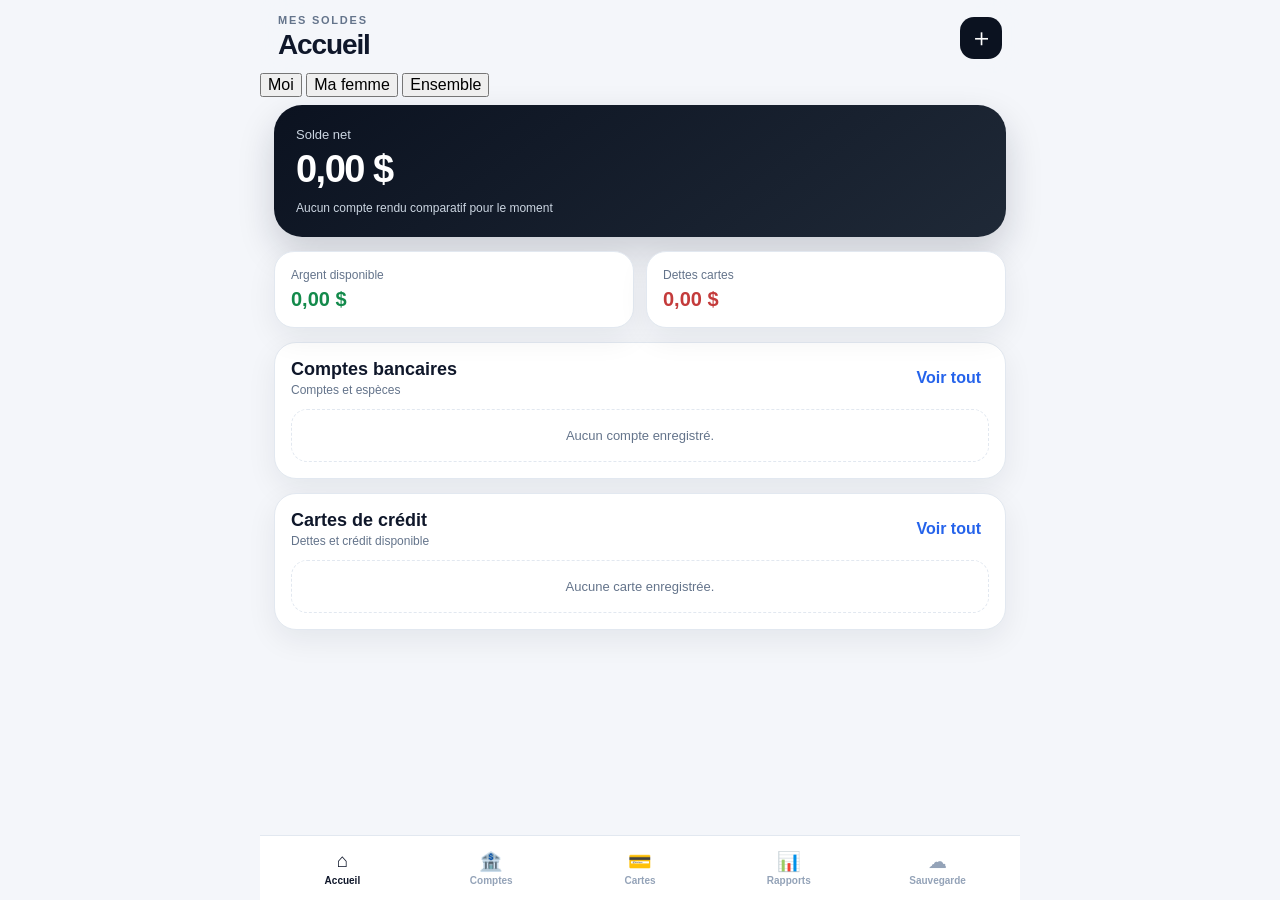
==== commit d59576ed: "Separate finances for me and wife" ====
--- a/index.html
+++ b/index.html
@@ -21,6 +21,12 @@
       </div>
       <button class="icon-btn" id="quickAddBtn" aria-label="Ajouter">＋</button>
     </header>
+
+    <div class="person-switch" aria-label="Choisir une personne">
+      <button class="person-btn active" data-person="me">Moi</button>
+      <button class="person-btn" data-person="wife">Ma femme</button>
+      <button class="person-btn" data-person="all">Ensemble</button>
+    </div>
 
     <main class="content">
       <section class="view active" data-view="home">
@@ -123,6 +129,13 @@
         <input id="editId" type="hidden">
         <div class="form-row"><label for="accountName">Nom</label><input id="accountName" type="text" placeholder="Ex. RBC, TD Visa, Cash" required></div>
         <div class="form-row">
+          <label for="accountOwner">Propriétaire</label>
+          <select id="accountOwner">
+            <option value="me">Moi</option>
+            <option value="wife">Ma femme</option>
+          </select>
+        </div>
+        <div class="form-row">
           <label for="accountType">Type</label>
           <select id="accountType">
             <option value="bank">Compte bancaire</option>
--- a/styles.css
+++ b/styles.css
@@ -0,0 +1,23 @@
+:root{--bg:#f4f6fa;--surface:#fff;--soft:#f8fafc;--text:#0f172a;--muted:#64748b;--line:#e2e8f0;--primary:#0b1220;--green:#138a4b;--red:#c43b3b;--blue:#2563eb;--shadow:0 10px 30px rgba(15,23,42,.07)}
+*{box-sizing:border-box}html,body{margin:0;background:var(--bg);color:var(--text);font-family:-apple-system,BlinkMacSystemFont,"SF Pro Text","Segoe UI",sans-serif}button,input,select{font:inherit}button{cursor:pointer}
+.app-shell{max-width:760px;margin:0 auto;min-height:100vh}.app-header{position:sticky;top:0;z-index:20;display:flex;justify-content:space-between;align-items:center;padding:calc(14px + env(safe-area-inset-top)) 18px 12px;background:rgba(244,246,250,.92);backdrop-filter:blur(18px)}
+.eyebrow{font-size:11px;font-weight:800;letter-spacing:.16em;color:var(--muted)}h1{margin:3px 0 0;font-size:28px;letter-spacing:-.04em}.icon-btn{width:42px;height:42px;border:0;border-radius:14px;background:var(--primary);color:#fff;font-size:25px}.icon-btn.subtle{background:#eef2f7;color:var(--text)}
+.content{padding:8px 14px calc(96px + env(safe-area-inset-bottom))}.view{display:none}.view.active{display:block}
+.hero-card{border-radius:28px;padding:22px;background:linear-gradient(145deg,#0b1220,#1f2937);color:#fff;box-shadow:0 16px 36px rgba(15,23,42,.18);margin-bottom:14px}.hero-label{font-size:13px;color:#cbd5e1}.hero-value{font-size:38px;font-weight:900;letter-spacing:-.04em;margin-top:6px}.hero-sub{font-size:12px;color:#cbd5e1;margin-top:10px}
+.stats-grid{display:grid;grid-template-columns:1fr 1fr;gap:12px;margin-bottom:14px}.stat-card{background:var(--surface);border:1px solid var(--line);border-radius:20px;padding:16px;box-shadow:var(--shadow)}.stat-card span{display:block;color:var(--muted);font-size:12px;margin-bottom:6px}.stat-card strong{font-size:20px;color:var(--green)}.stat-card.danger strong{color:var(--red)}
+.section-card{background:var(--surface);border:1px solid var(--line);border-radius:22px;padding:16px;box-shadow:var(--shadow);margin-bottom:14px}.section-head{display:flex;justify-content:space-between;align-items:center;gap:12px;margin-bottom:12px}.section-head h2{font-size:18px;margin:0 0 3px}.section-head p{font-size:12px;color:var(--muted);margin:0}
+.text-btn,.primary-small{border:0;background:transparent;color:var(--blue);font-weight:700;padding:8px}.primary-small{background:#eef2ff;border-radius:12px}
+.compact-list,.item-list{display:grid;gap:10px}.empty{padding:18px;border:1px dashed var(--line);border-radius:16px;text-align:center;color:var(--muted);font-size:13px}
+.compact-item,.account-item{display:flex;align-items:center;justify-content:space-between;gap:12px;padding:13px;border:1px solid var(--line);border-radius:17px;background:var(--soft)}.item-left{min-width:0}.item-title{font-weight:800;white-space:nowrap;overflow:hidden;text-overflow:ellipsis}.item-meta{font-size:12px;color:var(--muted);margin-top:3px}.item-amount{font-weight:900;white-space:nowrap}.item-amount.positive{color:var(--green)}.item-amount.negative{color:var(--red)}
+.account-item{align-items:flex-start;flex-wrap:wrap;background:#fff}.account-main{display:flex;justify-content:space-between;gap:12px;width:100%}.account-actions{display:flex;gap:8px;width:100%}.account-actions button{flex:1;border:0;border-radius:12px;padding:10px;font-weight:700}.edit-btn{background:#eef2f7}.delete-btn{background:#fff1f2;color:#be123c}
+.credit-progress{width:100%;height:7px;background:#e5e7eb;border-radius:99px;overflow:hidden;margin-top:8px}.credit-progress span{display:block;height:100%;background:#f59e0b;border-radius:99px}
+.report-create{display:grid;gap:10px}.report-create label,.form-row label{font-size:12px;color:var(--muted);font-weight:700}input,select{width:100%;border:1px solid var(--line);border-radius:14px;padding:13px 12px;background:#fff;color:var(--text);font-size:16px;outline:0}
+.primary-btn,.secondary-btn{width:100%;border:0;border-radius:14px;padding:14px 16px;font-weight:800}.primary-btn{background:var(--primary);color:#fff}.secondary-btn{background:#eef2f7;color:var(--text)}
+.report-stack{display:grid;gap:14px}.report-card{background:#fff;border:1px solid var(--line);border-radius:22px;padding:16px;box-shadow:var(--shadow)}.report-top{display:flex;justify-content:space-between;gap:12px}.report-month{font-size:17px;font-weight:900;text-transform:capitalize}.report-date{font-size:11px;color:var(--muted);margin-top:3px}.report-summary{display:grid;grid-template-columns:repeat(3,1fr);gap:8px;margin:12px 0}.mini-stat{background:var(--soft);border:1px solid var(--line);border-radius:14px;padding:10px}.mini-stat span{display:block;font-size:10px;color:var(--muted);margin-bottom:4px}.mini-stat strong{font-size:13px}
+.delta-box{padding:11px 12px;border-radius:14px;background:#f8fafc;border:1px solid var(--line);font-size:13px;margin-bottom:10px}.delta-good{color:var(--green);font-weight:800}.delta-bad{color:var(--red);font-weight:800}
+details{border-top:1px solid #eef2f7;padding-top:10px}summary{font-weight:800;font-size:13px}.report-lines{display:grid;gap:8px;margin-top:10px}.report-line{display:grid;grid-template-columns:1fr auto;gap:8px;font-size:12px}.report-line small{grid-column:1/-1;color:var(--muted)}.report-delete{border:0;background:#fff1f2;color:#be123c;border-radius:10px;padding:8px 10px;font-weight:700}
+.backup-box{display:grid;gap:10px}.backup-status{font-size:12px;color:var(--muted);background:var(--soft);border:1px solid var(--line);border-radius:14px;padding:11px}.warning-card{border-radius:20px;padding:16px;background:#fff7ed;border:1px solid #fed7aa;color:#9a3412}.warning-card p{font-size:12px;line-height:1.5;margin:6px 0 0}
+.bottom-nav{position:fixed;z-index:30;left:50%;transform:translateX(-50%);bottom:0;width:min(760px,100%);display:grid;grid-template-columns:repeat(5,1fr);padding:8px 8px calc(8px + env(safe-area-inset-bottom));background:rgba(255,255,255,.95);border-top:1px solid var(--line);backdrop-filter:blur(18px)}.nav-btn{border:0;background:transparent;color:#94a3b8;padding:6px 2px;display:grid;gap:2px;justify-items:center}.nav-btn span{font-size:19px}.nav-btn small{font-size:10px;font-weight:700}.nav-btn.active{color:var(--text)}
+.modal{position:fixed;inset:0;z-index:100;display:none}.modal.open{display:block}.modal-backdrop{position:absolute;inset:0;background:rgba(15,23,42,.44)}.modal-sheet{position:absolute;left:0;right:0;bottom:0;max-width:760px;margin:0 auto;background:#fff;border-radius:26px 26px 0 0;padding:12px 18px calc(20px + env(safe-area-inset-bottom));box-shadow:0 -18px 50px rgba(15,23,42,.2)}.modal-grabber{width:44px;height:5px;border-radius:99px;background:#cbd5e1;margin:0 auto 12px}.modal-head{display:flex;justify-content:space-between;align-items:center;margin-bottom:10px}.modal-head h2{margin:0;font-size:20px}.form-row{display:grid;gap:6px;margin-bottom:12px}
+.toast{position:fixed;z-index:200;left:50%;transform:translateX(-50%) translateY(20px);bottom:calc(84px + env(safe-area-inset-bottom));background:#111827;color:#fff;border-radius:14px;padding:11px 14px;font-size:12px;font-weight:700;opacity:0;pointer-events:none;transition:.2s;max-width:90%;text-align:center}.toast.show{opacity:1;transform:translateX(-50%) translateY(0)}
+@media(max-width:520px){.report-summary{grid-template-columns:1fr}.hero-value{font-size:34px}}
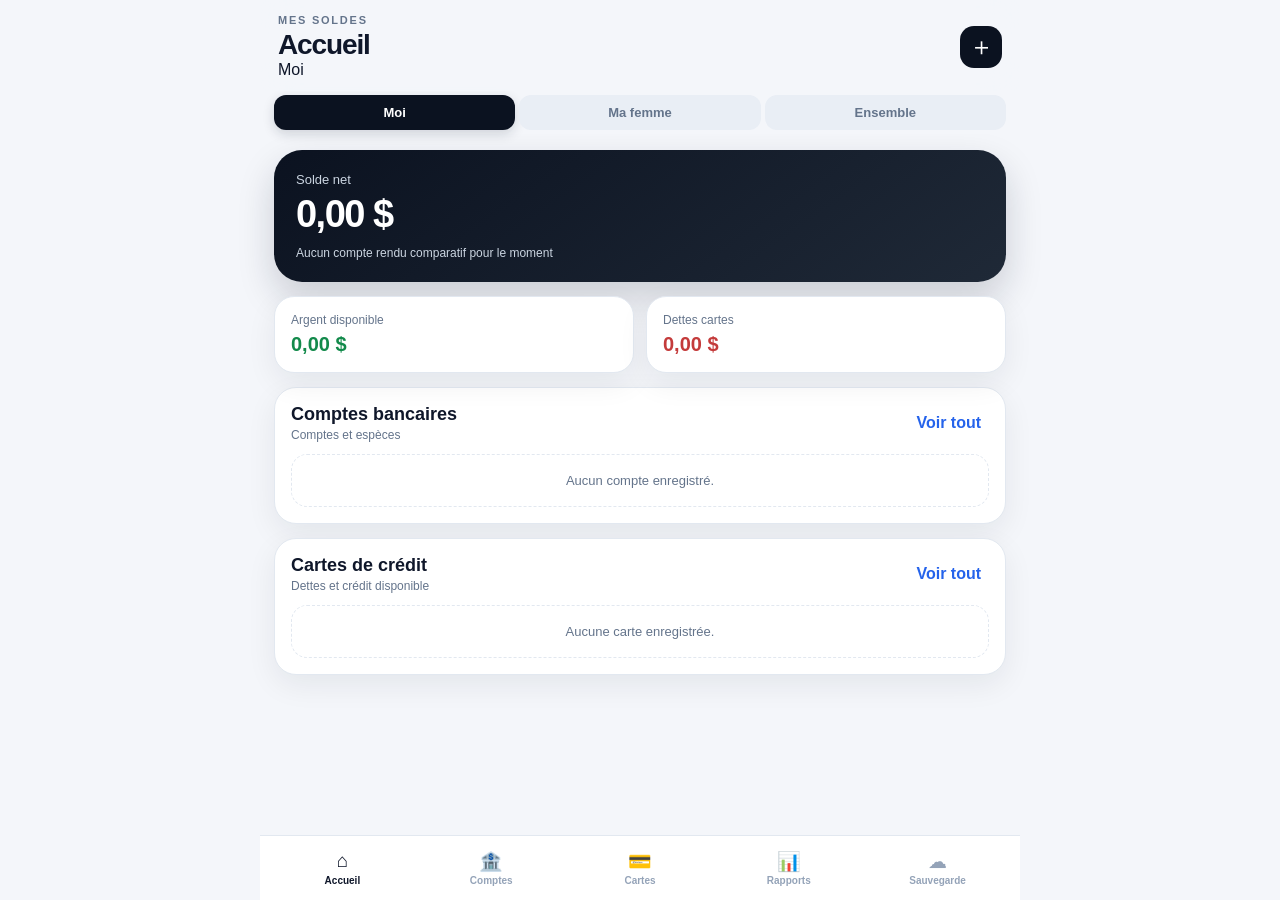
==== commit 3cc1d12d: "Fix profile switch buttons" ====
--- a/index.html
+++ b/index.html
@@ -17,15 +17,15 @@
     <header class="app-header">
       <div>
         <div class="eyebrow">MES SOLDES</div>
-        <h1 id="pageTitle">Accueil</h1>
+        <h1 id="pageTitle">Accueil</h1><div class="profile-label" id="profileLabel">Moi</div>
       </div>
       <button class="icon-btn" id="quickAddBtn" aria-label="Ajouter">＋</button>
     </header>
 
     <div class="person-switch" aria-label="Choisir une personne">
-      <button class="person-btn active" data-person="me">Moi</button>
-      <button class="person-btn" data-person="wife">Ma femme</button>
-      <button class="person-btn" data-person="all">Ensemble</button>
+      <button type="button" class="person-btn active" data-person="me" id="personMeBtn">Moi</button>
+      <button type="button" class="person-btn" data-person="wife" id="personWifeBtn">Ma femme</button>
+      <button type="button" class="person-btn" data-person="all" id="personAllBtn">Ensemble</button>
     </div>
 
     <main class="content">
--- a/styles.css
+++ b/styles.css
@@ -20,4 +20,8 @@
 .bottom-nav{position:fixed;z-index:30;left:50%;transform:translateX(-50%);bottom:0;width:min(760px,100%);display:grid;grid-template-columns:repeat(5,1fr);padding:8px 8px calc(8px + env(safe-area-inset-bottom));background:rgba(255,255,255,.95);border-top:1px solid var(--line);backdrop-filter:blur(18px)}.nav-btn{border:0;background:transparent;color:#94a3b8;padding:6px 2px;display:grid;gap:2px;justify-items:center}.nav-btn span{font-size:19px}.nav-btn small{font-size:10px;font-weight:700}.nav-btn.active{color:var(--text)}
 .modal{position:fixed;inset:0;z-index:100;display:none}.modal.open{display:block}.modal-backdrop{position:absolute;inset:0;background:rgba(15,23,42,.44)}.modal-sheet{position:absolute;left:0;right:0;bottom:0;max-width:760px;margin:0 auto;background:#fff;border-radius:26px 26px 0 0;padding:12px 18px calc(20px + env(safe-area-inset-bottom));box-shadow:0 -18px 50px rgba(15,23,42,.2)}.modal-grabber{width:44px;height:5px;border-radius:99px;background:#cbd5e1;margin:0 auto 12px}.modal-head{display:flex;justify-content:space-between;align-items:center;margin-bottom:10px}.modal-head h2{margin:0;font-size:20px}.form-row{display:grid;gap:6px;margin-bottom:12px}
 .toast{position:fixed;z-index:200;left:50%;transform:translateX(-50%) translateY(20px);bottom:calc(84px + env(safe-area-inset-bottom));background:#111827;color:#fff;border-radius:14px;padding:11px 14px;font-size:12px;font-weight:700;opacity:0;pointer-events:none;transition:.2s;max-width:90%;text-align:center}.toast.show{opacity:1;transform:translateX(-50%) translateY(0)}
-@media(max-width:520px){.report-summary{grid-template-columns:1fr}.hero-value{font-size:34px}}+@media(max-width:520px){.report-summary{grid-template-columns:1fr}.hero-value{font-size:34px}}
+.person-switch{position:sticky;top:calc(69px + env(safe-area-inset-top));z-index:19;display:grid;grid-template-columns:repeat(3,1fr);gap:4px;margin:0 auto 8px;padding:4px 14px;background:rgba(244,246,250,.94);backdrop-filter:blur(18px)}
+.person-btn{border:0;border-radius:12px;padding:10px 8px;background:#e9eef5;color:#64748b;font-size:13px;font-weight:800}
+.person-btn.active{background:#0b1220;color:#fff;box-shadow:0 4px 12px rgba(15,23,42,.16)}
+.owner-badge{display:inline-block;margin-left:6px;padding:2px 7px;border-radius:999px;background:#eef2ff;color:#3730a3;font-size:10px;font-weight:800;vertical-align:middle}
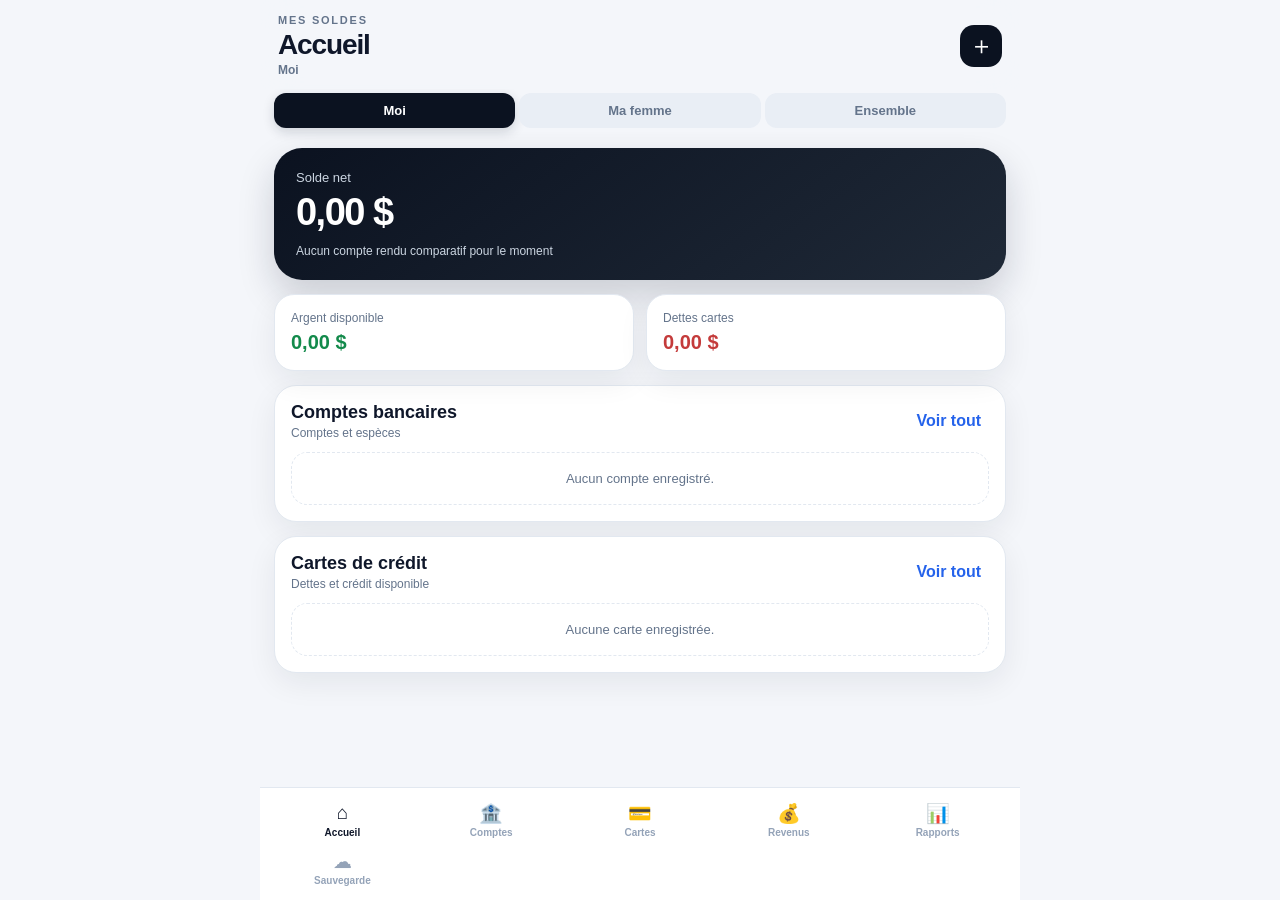
==== commit 005e4e76: "Add monthly revenues page" ====
--- a/index.html
+++ b/index.html
@@ -75,6 +75,60 @@
         </div>
       </section>
 
+      <section class="view" data-view="revenues">
+        <div class="section-card">
+          <div class="section-head">
+            <div><h2>Revenus du mois</h2><p>Suivi séparé pour toi et ta femme</p></div>
+          </div>
+
+          <div class="form-row">
+            <label for="revenueMonth">Mois</label>
+            <input id="revenueMonth" type="month">
+          </div>
+
+          <div class="revenue-summary">
+            <div class="mini-stat"><span>Moi</span><strong id="revenueMeTotal">0,00 $</strong></div>
+            <div class="mini-stat"><span>Ma femme</span><strong id="revenueWifeTotal">0,00 $</strong></div>
+            <div class="mini-stat"><span>Ensemble</span><strong id="revenueAllTotal">0,00 $</strong></div>
+          </div>
+        </div>
+
+        <div class="section-card">
+          <div class="section-head">
+            <div><h2>Ajouter un revenu</h2><p>Salaire, taxi, virement, autre revenu</p></div>
+          </div>
+          <form id="revenueForm">
+            <div class="form-row">
+              <label for="revenueOwner">Propriétaire</label>
+              <select id="revenueOwner">
+                <option value="me">Moi</option>
+                <option value="wife">Ma femme</option>
+              </select>
+            </div>
+            <div class="form-row">
+              <label for="revenueDate">Date</label>
+              <input id="revenueDate" type="date" required>
+            </div>
+            <div class="form-row">
+              <label for="revenueLabel">Description</label>
+              <input id="revenueLabel" type="text" placeholder="Ex. Taxi, salaire, contrat" required>
+            </div>
+            <div class="form-row">
+              <label for="revenueAmount">Montant</label>
+              <input id="revenueAmount" type="number" inputmode="decimal" step="0.01" placeholder="0.00" required>
+            </div>
+            <button class="primary-btn" type="submit">Ajouter le revenu</button>
+          </form>
+        </div>
+
+        <div class="section-card">
+          <div class="section-head">
+            <div><h2>Historique du mois</h2><p id="revenueListSubtitle">Revenus enregistrés</p></div>
+          </div>
+          <div id="revenueList" class="item-list"></div>
+        </div>
+      </section>
+
       <section class="view" data-view="reports">
         <div class="section-card">
           <div class="section-head">
@@ -112,6 +166,7 @@
       <button class="nav-btn active" data-view-target="home"><span>⌂</span><small>Accueil</small></button>
       <button class="nav-btn" data-view-target="accounts"><span>🏦</span><small>Comptes</small></button>
       <button class="nav-btn" data-view-target="cards"><span>💳</span><small>Cartes</small></button>
+      <button class="nav-btn" data-view-target="revenues"><span>💰</span><small>Revenus</small></button>
       <button class="nav-btn" data-view-target="reports"><span>📊</span><small>Rapports</small></button>
       <button class="nav-btn" data-view-target="backup"><span>☁︎</span><small>Sauvegarde</small></button>
     </nav>
--- a/styles.css
+++ b/styles.css
@@ -25,3 +25,4 @@
 .person-btn{border:0;border-radius:12px;padding:10px 8px;background:#e9eef5;color:#64748b;font-size:13px;font-weight:800}
 .person-btn.active{background:#0b1220;color:#fff;box-shadow:0 4px 12px rgba(15,23,42,.16)}
 .owner-badge{display:inline-block;margin-left:6px;padding:2px 7px;border-radius:999px;background:#eef2ff;color:#3730a3;font-size:10px;font-weight:800;vertical-align:middle}
+.profile-label{font-size:12px;color:#64748b;font-weight:700;margin-top:2px}
